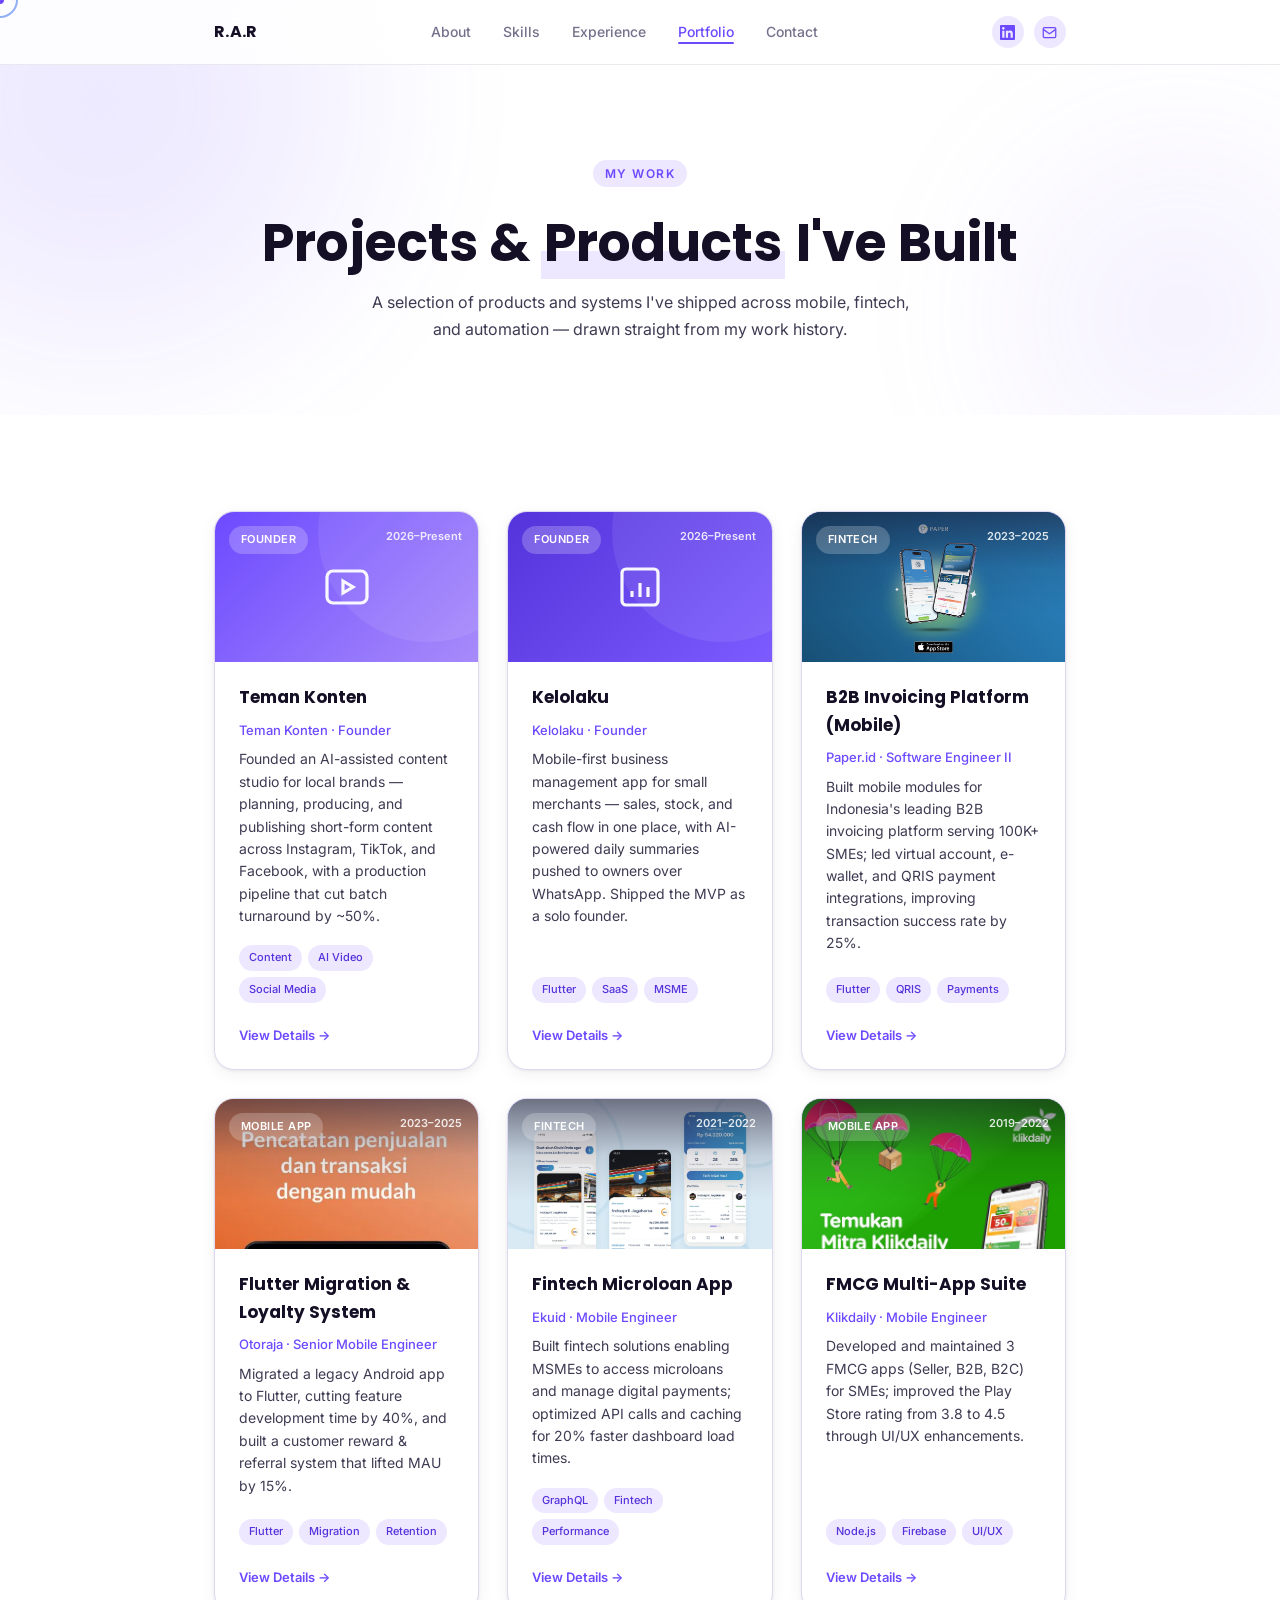
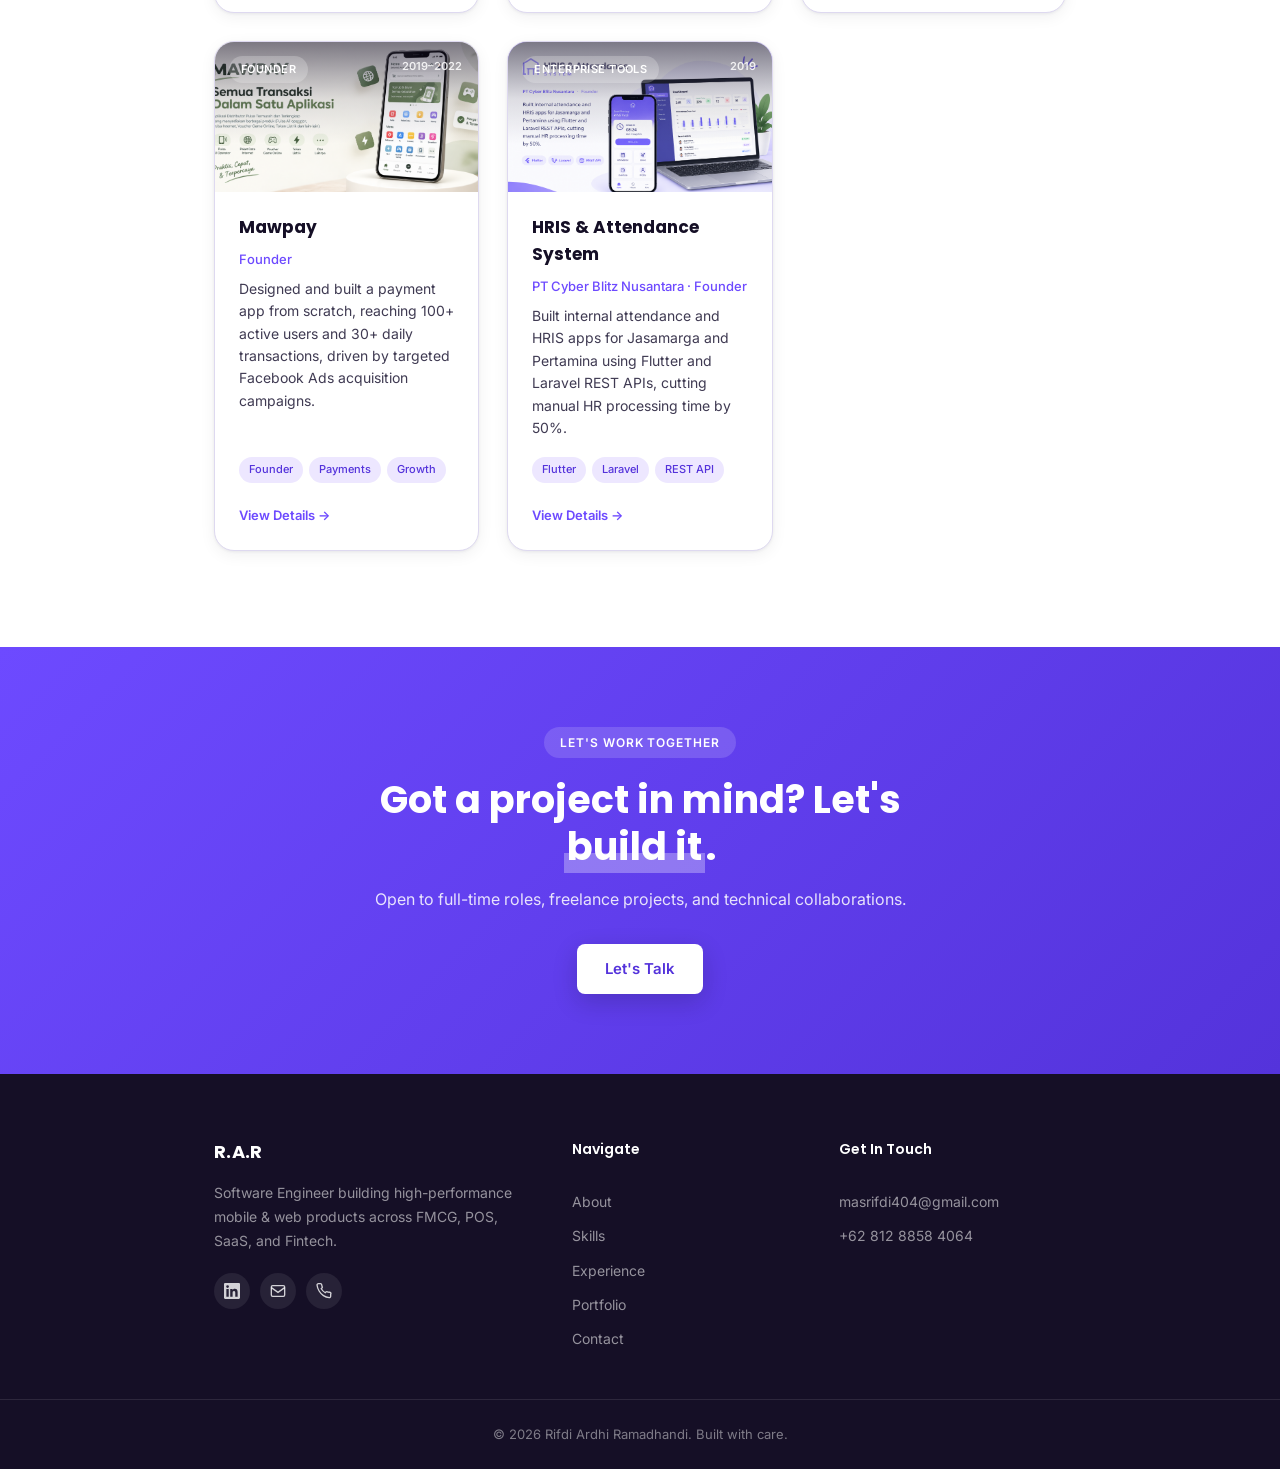
==== portfolio.html @ 8bfe7a5b "Rebuild personal CV site Static one-page CV with portfolio and per-project detail pages.  Co-Authore" ====
<!DOCTYPE html>
<html lang="en">
<head>
  <meta charset="UTF-8" />
  <meta name="viewport" content="width=device-width, initial-scale=1.0" />
  <title>Portfolio — Rifdi Ardhi Ramadhandi</title>
  <link rel="preconnect" href="https://fonts.googleapis.com" />
  <link rel="preconnect" href="https://fonts.gstatic.com" crossorigin />
  <link href="https://fonts.googleapis.com/css2?family=Inter:wght@300;400;500;600;700&family=Poppins:wght@600;700&display=swap" rel="stylesheet" />
  <link rel="stylesheet" href="style.css" />
</head>
<body>

  <!-- Custom Cursor -->
  <div class="cursor-dot" id="cursorDot"></div>
  <div class="cursor-ring" id="cursorRing"></div>

  <!-- Page Loader -->
  <div class="page-loader" id="pageLoader">
    <div class="loader-text" id="loaderText"></div>
  </div>

  <!-- Navigation -->
  <nav class="nav" id="nav">
    <div class="nav-inner">
      <a href="index.html" class="nav-logo">R.A.R</a>
      <ul class="nav-links">
        <li><a href="index.html#about">About</a></li>
        <li><a href="index.html#skills">Skills</a></li>
        <li><a href="index.html#experience">Experience</a></li>
        <li><a href="portfolio.html" class="active">Portfolio</a></li>
        <li><a href="index.html#contact">Contact</a></li>
      </ul>
      <div class="nav-socials">
        <a href="https://www.linkedin.com/in/rifdi-ardhi-ramadhandi-183924129/" target="_blank" aria-label="LinkedIn">
          <svg width="15" height="15" fill="currentColor" viewBox="0 0 24 24"><path d="M20.447 20.452h-3.554v-5.569c0-1.328-.027-3.037-1.852-3.037-1.853 0-2.136 1.445-2.136 2.939v5.667H9.351V9h3.414v1.561h.046c.477-.9 1.637-1.85 3.37-1.85 3.601 0 4.267 2.37 4.267 5.455v6.286zM5.337 7.433a2.062 2.062 0 0 1-2.063-2.065 2.064 2.064 0 1 1 2.063 2.065zm1.782 13.019H3.555V9h3.564v11.452zM22.225 0H1.771C.792 0 0 .774 0 1.729v20.542C0 23.227.792 24 1.771 24h20.451C23.2 24 24 23.227 24 22.271V1.729C24 .774 23.2 0 22.222 0h.003z"/></svg>
        </a>
        <a href="mailto:masrifdi404@gmail.com" aria-label="Email">
          <svg width="15" height="15" fill="none" stroke="currentColor" stroke-width="2" viewBox="0 0 24 24"><rect x="2" y="4" width="20" height="16" rx="2"/><path d="m2 7 10 7 10-7"/></svg>
        </a>
      </div>
    </div>
  </nav>

  <!-- Page Header -->
  <section class="page-header">
    <div class="hero-bg">
      <div class="orb orb-1"></div>
      <div class="orb orb-2"></div>
    </div>
    <div class="container reveal">
      <span class="section-tag">My Work</span>
      <h1 class="page-header-title">Projects & <mark>Products</mark> I've Built</h1>
      <p class="page-header-desc">
        A selection of products and systems I've shipped across mobile, fintech, and automation —
        drawn straight from my work history.
      </p>
    </div>
  </section>

  <!-- Portfolio Grid -->
  <section class="section">
    <div class="container">
      <div class="portfolio-grid">

        <a href="project.html?id=teman-konten" class="portfolio-card reveal" style="--delay:0ms">
          <div class="portfolio-cover">
            <span class="portfolio-ribbon">Founder</span>
            <span class="portfolio-period">2026–Present</span>
            <svg class="portfolio-icon" width="48" height="48" fill="none" stroke="currentColor" stroke-width="1.6" viewBox="0 0 24 24"><rect x="2" y="4" width="20" height="16" rx="3"/><path d="M10 9l5 3-5 3z"/></svg>
          </div>
          <div class="portfolio-body">
            <h3 class="portfolio-title">Teman Konten</h3>
            <p class="portfolio-meta">Teman Konten · Founder</p>
            <p class="portfolio-desc">Founded an AI-assisted content studio for local brands — planning, producing, and publishing short-form content across Instagram, TikTok, and Facebook, with a production pipeline that cut batch turnaround by ~50%.</p>
            <div class="portfolio-tags">
              <span>Content</span>
              <span>AI Video</span>
              <span>Social Media</span>
            </div>
            <span class="portfolio-view">View Details →</span>
          </div>
        </a>

        <a href="project.html?id=kelolaku" class="portfolio-card reveal" style="--delay:60ms">
          <div class="portfolio-cover">
            <span class="portfolio-ribbon">Founder</span>
            <span class="portfolio-period">2026–Present</span>
            <svg class="portfolio-icon" width="48" height="48" fill="none" stroke="currentColor" stroke-width="1.6" viewBox="0 0 24 24"><rect x="3" y="3" width="18" height="18" rx="2"/><path d="M8 14v3M12 10v7M16 12v5"/></svg>
          </div>
          <div class="portfolio-body">
            <h3 class="portfolio-title">Kelolaku</h3>
            <p class="portfolio-meta">Kelolaku · Founder</p>
            <p class="portfolio-desc">Mobile-first business management app for small merchants — sales, stock, and cash flow in one place, with AI-powered daily summaries pushed to owners over WhatsApp. Shipped the MVP as a solo founder.</p>
            <div class="portfolio-tags">
              <span>Flutter</span>
              <span>SaaS</span>
              <span>MSME</span>
            </div>
            <span class="portfolio-view">View Details →</span>
          </div>
        </a>

        <a href="project.html?id=b2b-invoicing-platform" class="portfolio-card reveal" style="--delay:120ms">
          <div class="portfolio-cover has-image">
            <span class="portfolio-ribbon">Fintech</span>
            <span class="portfolio-period">2023–2025</span>
            <img class="portfolio-cover-img" src="assets/project/paper.png" alt="B2B Invoicing Platform — Paper.id" loading="lazy" />
          </div>
          <div class="portfolio-body">
            <h3 class="portfolio-title">B2B Invoicing Platform (Mobile)</h3>
            <p class="portfolio-meta">Paper.id · Software Engineer II</p>
            <p class="portfolio-desc">Built mobile modules for Indonesia's leading B2B invoicing platform serving 100K+ SMEs; led virtual account, e-wallet, and QRIS payment integrations, improving transaction success rate by 25%.</p>
            <div class="portfolio-tags">
              <span>Flutter</span>
              <span>QRIS</span>
              <span>Payments</span>
            </div>
            <span class="portfolio-view">View Details →</span>
          </div>
        </a>

        <a href="project.html?id=flutter-migration-loyalty" class="portfolio-card reveal" style="--delay:0ms">
          <div class="portfolio-cover has-image">
            <span class="portfolio-ribbon">Mobile App</span>
            <span class="portfolio-period">2023–2025</span>
            <img class="portfolio-cover-img" src="assets/project/otoraja.png" alt="Flutter Migration & Loyalty System — Otoraja" loading="lazy" />
          </div>
          <div class="portfolio-body">
            <h3 class="portfolio-title">Flutter Migration & Loyalty System</h3>
            <p class="portfolio-meta">Otoraja · Senior Mobile Engineer</p>
            <p class="portfolio-desc">Migrated a legacy Android app to Flutter, cutting feature development time by 40%, and built a customer reward & referral system that lifted MAU by 15%.</p>
            <div class="portfolio-tags">
              <span>Flutter</span>
              <span>Migration</span>
              <span>Retention</span>
            </div>
            <span class="portfolio-view">View Details →</span>
          </div>
        </a>

        <a href="project.html?id=fintech-microloan-app" class="portfolio-card reveal" style="--delay:60ms">
          <div class="portfolio-cover has-image">
            <span class="portfolio-ribbon">Fintech</span>
            <span class="portfolio-period">2021–2022</span>
            <img class="portfolio-cover-img" src="assets/project/ekuid.png" alt="Fintech Microloan App — Ekuid" loading="lazy" />
          </div>
          <div class="portfolio-body">
            <h3 class="portfolio-title">Fintech Microloan App</h3>
            <p class="portfolio-meta">Ekuid · Mobile Engineer</p>
            <p class="portfolio-desc">Built fintech solutions enabling MSMEs to access microloans and manage digital payments; optimized API calls and caching for 20% faster dashboard load times.</p>
            <div class="portfolio-tags">
              <span>GraphQL</span>
              <span>Fintech</span>
              <span>Performance</span>
            </div>
            <span class="portfolio-view">View Details →</span>
          </div>
        </a>

        <a href="project.html?id=fmcg-multi-app-suite" class="portfolio-card reveal" style="--delay:120ms">
          <div class="portfolio-cover has-image">
            <span class="portfolio-ribbon">Mobile App</span>
            <span class="portfolio-period">2019–2022</span>
            <img class="portfolio-cover-img" src="assets/project/klikdaily.png" alt="FMCG Multi-App Suite — Klikdaily" loading="lazy" />
          </div>
          <div class="portfolio-body">
            <h3 class="portfolio-title">FMCG Multi-App Suite</h3>
            <p class="portfolio-meta">Klikdaily · Mobile Engineer</p>
            <p class="portfolio-desc">Developed and maintained 3 FMCG apps (Seller, B2B, B2C) for SMEs; improved the Play Store rating from 3.8 to 4.5 through UI/UX enhancements.</p>
            <div class="portfolio-tags">
              <span>Node.js</span>
              <span>Firebase</span>
              <span>UI/UX</span>
            </div>
            <span class="portfolio-view">View Details →</span>
          </div>
        </a>

        <a href="project.html?id=mawpay" class="portfolio-card reveal" style="--delay:0ms">
          <div class="portfolio-cover has-image">
            <span class="portfolio-ribbon">Founder</span>
            <span class="portfolio-period">2019–2022</span>
            <img class="portfolio-cover-img" src="assets/project/mawpay.png" alt="Mawpay payment app" loading="lazy" />
          </div>
          <div class="portfolio-body">
            <h3 class="portfolio-title">Mawpay</h3>
            <p class="portfolio-meta">Founder</p>
            <p class="portfolio-desc">Designed and built a payment app from scratch, reaching 100+ active users and 30+ daily transactions, driven by targeted Facebook Ads acquisition campaigns.</p>
            <div class="portfolio-tags">
              <span>Founder</span>
              <span>Payments</span>
              <span>Growth</span>
            </div>
            <span class="portfolio-view">View Details →</span>
          </div>
        </a>

        <a href="project.html?id=hris-attendance-system" class="portfolio-card reveal" style="--delay:60ms">
          <div class="portfolio-cover has-image">
            <span class="portfolio-ribbon">Enterprise Tools</span>
            <span class="portfolio-period">2019</span>
            <img class="portfolio-cover-img" src="assets/project/hris.png" alt="HRIS & Attendance System" loading="lazy" />
          </div>
          <div class="portfolio-body">
            <h3 class="portfolio-title">HRIS & Attendance System</h3>
            <p class="portfolio-meta">PT Cyber Blitz Nusantara · Founder</p>
            <p class="portfolio-desc">Built internal attendance and HRIS apps for Jasamarga and Pertamina using Flutter and Laravel REST APIs, cutting manual HR processing time by 50%.</p>
            <div class="portfolio-tags">
              <span>Flutter</span>
              <span>Laravel</span>
              <span>REST API</span>
            </div>
            <span class="portfolio-view">View Details →</span>
          </div>
        </a>

      </div>
    </div>
  </section>

  <!-- CTA Banner -->
  <section class="cta-banner">
    <div class="container cta-banner-inner reveal">
      <span class="cta-badge">Let's work together</span>
      <h2 class="cta-title">Got a project in mind? Let's <mark>build it</mark>.</h2>
      <p class="cta-desc">Open to full-time roles, freelance projects, and technical collaborations.</p>
      <a href="index.html#contact" class="btn btn-white">Let's Talk</a>
    </div>
  </section>

  <!-- Footer -->
  <footer class="footer">
    <div class="container footer-inner">
      <div class="footer-brand">
        <span class="footer-logo">R.A.R</span>
        <p class="footer-tagline">Software Engineer building high-performance mobile & web products across FMCG, POS, SaaS, and Fintech.</p>
        <div class="footer-socials">
          <a href="https://www.linkedin.com/in/rifdi-ardhi-ramadhandi-183924129/" target="_blank" aria-label="LinkedIn">
            <svg width="16" height="16" fill="currentColor" viewBox="0 0 24 24"><path d="M20.447 20.452h-3.554v-5.569c0-1.328-.027-3.037-1.852-3.037-1.853 0-2.136 1.445-2.136 2.939v5.667H9.351V9h3.414v1.561h.046c.477-.9 1.637-1.85 3.37-1.85 3.601 0 4.267 2.37 4.267 5.455v6.286zM5.337 7.433a2.062 2.062 0 0 1-2.063-2.065 2.064 2.064 0 1 1 2.063 2.065zm1.782 13.019H3.555V9h3.564v11.452zM22.225 0H1.771C.792 0 0 .774 0 1.729v20.542C0 23.227.792 24 1.771 24h20.451C23.2 24 24 23.227 24 22.271V1.729C24 .774 23.2 0 22.222 0h.003z"/></svg>
          </a>
          <a href="mailto:masrifdi404@gmail.com" aria-label="Email">
            <svg width="16" height="16" fill="none" stroke="currentColor" stroke-width="2" viewBox="0 0 24 24"><rect x="2" y="4" width="20" height="16" rx="2"/><path d="m2 7 10 7 10-7"/></svg>
          </a>
          <a href="tel:+6281288584064" aria-label="Phone">
            <svg width="16" height="16" fill="none" stroke="currentColor" stroke-width="2" viewBox="0 0 24 24"><path d="M22 16.92v3a2 2 0 0 1-2.18 2 19.79 19.79 0 0 1-8.63-3.07A19.5 19.5 0 0 1 4.69 12a19.79 19.79 0 0 1-3.07-8.67A2 2 0 0 1 3.61 1h3a2 2 0 0 1 2 1.72c.127.96.361 1.903.7 2.81a2 2 0 0 1-.45 2.11L7.91 8.6a16 16 0 0 0 6 6l.96-.96a2 2 0 0 1 2.11-.45c.907.339 1.85.573 2.81.7A2 2 0 0 1 22 16.92z"/></svg>
          </a>
        </div>
      </div>
      <div class="footer-col">
        <h4>Navigate</h4>
        <a href="index.html#about">About</a>
        <a href="index.html#skills">Skills</a>
        <a href="index.html#experience">Experience</a>
        <a href="portfolio.html">Portfolio</a>
        <a href="index.html#contact">Contact</a>
      </div>
      <div class="footer-col">
        <h4>Get In Touch</h4>
        <a href="mailto:masrifdi404@gmail.com">masrifdi404@gmail.com</a>
        <a href="tel:+6281288584064">+62 812 8858 4064</a>
      </div>
    </div>
    <div class="footer-bottom">
      <p>© 2026 Rifdi Ardhi Ramadhandi. Built with care.</p>
    </div>
  </footer>

  <script src="script.js"></script>
</body>
</html>
---- style.css ----
/* ===== Reset & Base ===== */
*, *::before, *::after {
  box-sizing: border-box;
  margin: 0;
  padding: 0;
}

:root {
  --black: #150f26;
  --dark: #17112b;
  --gray-700: #3f3a52;
  --gray-500: #75718c;
  --gray-300: #ded9f0;
  --gray-100: #f4f1fc;
  --white: #ffffff;
  --accent: #6d4aff;
  --accent-light: #ede7ff;
  --accent-dark: #5433db;

  --font: 'Inter', -apple-system, BlinkMacSystemFont, sans-serif;
  --font-display: 'Poppins', var(--font);
  --radius: 16px;
  --shadow: 0 1px 3px rgba(21,15,38,0.06), 0 4px 16px rgba(21,15,38,0.06);
  --shadow-hover: 0 12px 32px rgba(109,74,255,0.18);
}

html { scroll-behavior: smooth; }

body {
  font-family: var(--font);
  color: var(--dark);
  background: var(--white);
  line-height: 1.6;
  -webkit-font-smoothing: antialiased;
  overflow-x: hidden;
  cursor: none;
}

a { text-decoration: none; color: inherit; }
ul { list-style: none; }

/* ===== Custom Cursor ===== */
.cursor-dot {
  position: fixed;
  width: 8px;
  height: 8px;
  background: var(--accent);
  border-radius: 50%;
  pointer-events: none;
  z-index: 9999;
  transform: translate(-50%, -50%);
  transition: width 0.2s, height 0.2s, opacity 0.2s;
}

.cursor-ring {
  position: fixed;
  width: 36px;
  height: 36px;
  border: 2px solid rgba(37, 99, 235, 0.5);
  border-radius: 50%;
  pointer-events: none;
  z-index: 9998;
  transform: translate(-50%, -50%);
  transition: width 0.3s, height 0.3s, border-color 0.3s;
}

.cursor-ring.hovering {
  width: 56px;
  height: 56px;
  border-color: var(--accent);
}

/* ===== Page Load ===== */
.page-loader {
  position: fixed;
  inset: 0;
  background: var(--white);
  z-index: 9000;
  display: flex;
  align-items: center;
  justify-content: center;
  transition: opacity 0.5s ease, visibility 0.5s ease;
}

.page-loader.done {
  opacity: 0;
  visibility: hidden;
}

.loader-text {
  font-size: 32px;
  font-weight: 700;
  letter-spacing: 0.1em;
  color: var(--black);
  overflow: hidden;
}

.loader-text span {
  display: inline-block;
  animation: loaderChar 0.6s cubic-bezier(0.22, 1, 0.36, 1) both;
  animation-delay: calc(var(--i) * 0.05s);
}

@keyframes loaderChar {
  from { transform: translateY(100%); opacity: 0; }
  to   { transform: translateY(0);    opacity: 1; }
}

/* ===== Layout ===== */
.container {
  max-width: 900px;
  margin: 0 auto;
  padding: 0 24px;
}

.section { padding: 96px 0; }
.section-alt { background: var(--gray-100); }

/* ===== Navigation ===== */
.nav {
  position: fixed;
  top: 0; left: 0; right: 0;
  z-index: 100;
  background: rgba(255, 255, 255, 0.85);
  backdrop-filter: blur(16px);
  -webkit-backdrop-filter: blur(16px);
  border-bottom: 1px solid rgba(209,213,219,0.5);
  transform: translateY(-100%);
  animation: navSlideIn 0.6s 1.2s cubic-bezier(0.22, 1, 0.36, 1) forwards;
}

@keyframes navSlideIn {
  to { transform: translateY(0); }
}

.nav.scrolled { box-shadow: var(--shadow); }

.nav-inner {
  max-width: 900px;
  margin: 0 auto;
  padding: 0 24px;
  height: 64px;
  display: flex;
  align-items: center;
  justify-content: space-between;
}

.nav-logo {
  font-family: var(--font-display);
  font-weight: 700;
  font-size: 16px;
  letter-spacing: 0.02em;
  color: var(--black);
}

.nav-links { display: flex; gap: 32px; }

.nav-links a {
  font-size: 14px;
  font-weight: 500;
  color: var(--gray-500);
  transition: color 0.2s;
  position: relative;
}

.nav-links a::after {
  content: '';
  position: absolute;
  left: 0; bottom: -4px;
  width: 0; height: 2px;
  background: var(--accent);
  border-radius: 2px;
  transition: width 0.25s ease;
}

.nav-links a:hover { color: var(--black); }
.nav-links a:hover::after, .nav-links a.active::after { width: 100%; }
.nav-links a.active { color: var(--accent); }

.nav-socials {
  display: flex;
  align-items: center;
  gap: 10px;
}

.nav-socials a {
  width: 32px;
  height: 32px;
  border-radius: 50%;
  display: flex;
  align-items: center;
  justify-content: center;
  color: var(--accent);
  background: var(--accent-light);
  transition: all 0.25s cubic-bezier(0.22, 1, 0.36, 1);
}

.nav-socials a:hover {
  background: var(--accent);
  color: var(--white);
  transform: translateY(-2px);
}

/* ===== Hero ===== */
.hero {
  min-height: 100vh;
  display: flex;
  flex-direction: column;
  align-items: stretch;
  justify-content: center;
  gap: 56px;
  padding: 140px 24px 80px;
  position: relative;
  overflow: hidden;
}

.hero-container { width: 100%; }

.hero-split {
  display: grid;
  grid-template-columns: 1.15fr 0.85fr;
  align-items: center;
  gap: 40px;
  width: 100%;
}

.hero-content { text-align: left; }

/* Animated gradient orbs */
.hero-bg {
  position: absolute;
  inset: 0;
  overflow: hidden;
  pointer-events: none;
}

.orb {
  position: absolute;
  border-radius: 50%;
  filter: blur(80px);
  opacity: 0.15;
  animation: orbFloat linear infinite;
}

.orb-1 {
  width: 600px; height: 600px;
  background: radial-gradient(circle, #6d4aff, transparent);
  top: -200px; left: -200px;
  animation-duration: 20s;
}

.orb-2 {
  width: 400px; height: 400px;
  background: radial-gradient(circle, #a78bfa, transparent);
  bottom: -100px; right: -100px;
  animation-duration: 25s;
  animation-direction: reverse;
}

.orb-3 {
  width: 300px; height: 300px;
  background: radial-gradient(circle, #c4b5fd, transparent);
  top: 50%; left: 60%;
  animation-duration: 18s;
}

@keyframes orbFloat {
  0%   { transform: translate(0, 0) scale(1); }
  33%  { transform: translate(40px, -30px) scale(1.05); }
  66%  { transform: translate(-20px, 40px) scale(0.95); }
  100% { transform: translate(0, 0) scale(1); }
}

/* Hero content stagger */
.hero-greeting {
  font-size: 16px;
  font-weight: 500;
  color: var(--accent);
  letter-spacing: 0.05em;
  margin-bottom: 16px;
  opacity: 0;
  transform: translateY(20px);
  animation: heroIn 0.7s 1.4s cubic-bezier(0.22, 1, 0.36, 1) forwards;
}

.hero-name {
  font-family: var(--font-display);
  font-size: clamp(36px, 6vw, 60px);
  font-weight: 700;
  line-height: 1.15;
  color: var(--black);
  margin-bottom: 20px;
  opacity: 0;
  transform: translateY(24px);
  animation: heroIn 0.7s 1.55s cubic-bezier(0.22, 1, 0.36, 1) forwards;
}

.hero-name span { color: var(--accent); }

.hero-title {
  font-size: 16px;
  font-weight: 500;
  color: var(--gray-500);
  letter-spacing: 0.03em;
  margin-bottom: 24px;
  min-height: 24px;
  opacity: 0;
  animation: heroIn 0.7s 1.7s cubic-bezier(0.22, 1, 0.36, 1) forwards;
}

.hero-desc {
  font-size: 17px;
  color: var(--gray-700);
  max-width: 480px;
  margin: 0 0 40px;
  line-height: 1.7;
  opacity: 0;
  transform: translateY(20px);
  animation: heroIn 0.7s 1.85s cubic-bezier(0.22, 1, 0.36, 1) forwards;
}

.hero-cta {
  display: flex;
  gap: 16px;
  justify-content: flex-start;
  flex-wrap: wrap;
  opacity: 0;
  transform: translateY(20px);
  animation: heroIn 0.7s 2s cubic-bezier(0.22, 1, 0.36, 1) forwards;
}

/* ===== Hero Visual (avatar panel) ===== */
.hero-visual {
  display: flex;
  align-items: center;
  justify-content: center;
  opacity: 0;
  animation: heroVisualIn 0.8s 1.6s cubic-bezier(0.22, 1, 0.36, 1) forwards;
}

@keyframes heroVisualIn {
  from { opacity: 0; transform: translateX(24px) scale(0.94); }
  to   { opacity: 1; transform: translateX(0) scale(1); }
}

.hero-avatar-card {
  position: relative;
  width: min(280px, 60vw);
  height: min(280px, 60vw);
  border-radius: 50%;
  background: linear-gradient(135deg, var(--accent-light), #fff 70%);
  display: flex;
  align-items: center;
  justify-content: center;
  box-shadow: var(--shadow-hover);
  border: 1px solid rgba(109,74,255,0.12);
}

.hero-avatar-photo {
  width: 100%;
  height: 100%;
  border-radius: 50%;
  object-fit: cover;
  object-position: center top;
  display: block;
}

.hero-avatar-ring {
  position: absolute;
  border-radius: 50%;
  border: 2px dashed rgba(109,74,255,0.25);
  pointer-events: none;
}

.ring-1 { inset: -18px; animation: heroSpin 32s linear infinite; }
.ring-2 { inset: -38px; border-color: rgba(109,74,255,0.12); animation: heroSpin 46s linear infinite reverse; }

@keyframes heroSpin { to { transform: rotate(360deg); } }

.hero-avatar-initials {
  font-family: var(--font-display);
  font-size: clamp(48px, 10vw, 64px);
  font-weight: 700;
  color: var(--accent);
}

.hero-badge {
  position: absolute;
  display: inline-flex;
  align-items: center;
  background: var(--white);
  border: 1px solid var(--gray-300);
  border-radius: 100px;
  padding: 8px 16px;
  font-size: 12px;
  font-weight: 600;
  color: var(--dark);
  box-shadow: var(--shadow);
  white-space: nowrap;
}

.hero-badge-1 { top: 4%; right: -6%; }
.hero-badge-2 { bottom: 6%; left: -10%; }

/* ===== Companies strip ===== */
.companies-strip { text-align: center; }

.companies-label {
  font-size: 12px;
  font-weight: 600;
  text-transform: uppercase;
  letter-spacing: 0.12em;
  color: var(--gray-500);
  margin-bottom: 18px;
}

.companies-list {
  display: flex;
  flex-wrap: wrap;
  justify-content: center;
  gap: 32px;
}

.companies-list span {
  font-family: var(--font-display);
  font-weight: 600;
  font-size: 15px;
  color: var(--gray-500);
  opacity: 0.85;
  transition: opacity 0.25s, color 0.25s;
}

.companies-list span:hover {
  opacity: 1;
  color: var(--accent);
}

@keyframes heroIn {
  to { opacity: 1; transform: translateY(0); }
}

/* Typewriter cursor */
.typewriter-cursor {
  display: inline-block;
  width: 2px;
  height: 1em;
  background: var(--accent);
  margin-left: 2px;
  vertical-align: text-bottom;
  animation: blink 0.8s infinite;
}

@keyframes blink {
  0%, 100% { opacity: 1; }
  50%       { opacity: 0; }
}

/* ===== Buttons ===== */
.btn {
  display: inline-flex;
  align-items: center;
  padding: 13px 28px;
  border-radius: 8px;
  font-size: 15px;
  font-weight: 600;
  transition: all 0.25s;
  cursor: none;
  position: relative;
  overflow: hidden;
}

.btn::after {
  content: '';
  position: absolute;
  inset: 0;
  background: rgba(255,255,255,0.15);
  transform: translateX(-100%);
  transition: transform 0.3s ease;
}

.btn:hover::after { transform: translateX(100%); }

.btn-primary {
  background: var(--accent);
  color: var(--white);
  box-shadow: 0 4px 16px rgba(37,99,235,0.35);
}

.btn-primary:hover {
  background: var(--accent-dark);
  transform: translateY(-2px);
  box-shadow: 0 8px 24px rgba(37,99,235,0.45);
}

.btn-outline {
  border: 1.5px solid var(--gray-300);
  color: var(--dark);
}

.btn-outline:hover {
  border-color: var(--accent);
  color: var(--accent);
  transform: translateY(-2px);
}

/* Scroll indicator */
.hero-scroll-indicator {
  position: absolute;
  bottom: 40px;
  left: 50%;
  transform: translateX(-50%);
  opacity: 0;
  animation: heroIn 0.5s 2.3s ease forwards;
}

.scroll-mouse {
  width: 24px;
  height: 38px;
  border: 2px solid var(--gray-300);
  border-radius: 12px;
  display: flex;
  justify-content: center;
  padding-top: 6px;
  margin: 0 auto 6px;
}

.scroll-wheel {
  width: 3px;
  height: 8px;
  background: var(--accent);
  border-radius: 2px;
  animation: scrollWheel 1.8s ease-in-out infinite;
}

@keyframes scrollWheel {
  0%   { transform: translateY(0); opacity: 1; }
  80%  { transform: translateY(10px); opacity: 0; }
  100% { transform: translateY(0); opacity: 0; }
}

.scroll-label {
  font-size: 11px;
  color: var(--gray-500);
  letter-spacing: 0.08em;
  text-transform: uppercase;
}

/* ===== Section Header ===== */
.section-header { margin-bottom: 56px; }

.section-tag {
  display: inline-block;
  font-size: 12px;
  font-weight: 600;
  letter-spacing: 0.12em;
  text-transform: uppercase;
  color: var(--accent);
  background: var(--accent-light);
  padding: 4px 12px;
  border-radius: 100px;
  margin-bottom: 12px;
}

.section-title {
  font-family: var(--font-display);
  font-size: clamp(28px, 5vw, 40px);
  font-weight: 700;
  color: var(--black);
  line-height: 1.2;
}

mark {
  background: linear-gradient(to top, var(--accent-light) 38%, transparent 38%);
  color: inherit;
  padding: 0 3px;
}

/* ===== Reveal Animation (scroll-triggered) ===== */
.reveal {
  opacity: 0;
  transform: translateY(32px);
  transition: opacity 0.65s cubic-bezier(0.22, 1, 0.36, 1),
              transform 0.65s cubic-bezier(0.22, 1, 0.36, 1);
  transition-delay: var(--delay, 0ms);
}

.reveal.from-left {
  transform: translateX(-32px);
}

.reveal.from-right {
  transform: translateX(32px);
}

.reveal.visible {
  opacity: 1;
  transform: translate(0);
}

/* ===== About ===== */
.about-grid {
  display: grid;
  grid-template-columns: 1fr 1fr;
  gap: 56px;
  align-items: start;
}

.about-text p {
  font-size: 16px;
  color: var(--gray-700);
  line-height: 1.8;
  margin-bottom: 16px;
}

.about-text p:last-child { margin-bottom: 0; }
.about-text strong { color: var(--black); font-weight: 600; }

.about-stats {
  display: grid;
  grid-template-columns: 1fr 1fr;
  gap: 16px;
}

.stat-card {
  background: var(--white);
  border-radius: var(--radius);
  padding: 24px 20px;
  text-align: center;
  border: 1px solid var(--gray-300);
  box-shadow: var(--shadow);
  transition: transform 0.3s, box-shadow 0.3s, border-color 0.3s;
  position: relative;
  overflow: hidden;
}

.stat-card::before {
  content: '';
  position: absolute;
  inset: 0;
  background: linear-gradient(135deg, var(--accent-light), transparent);
  opacity: 0;
  transition: opacity 0.3s;
}

.stat-card:hover {
  transform: translateY(-4px) scale(1.02);
  box-shadow: var(--shadow-hover);
  border-color: var(--accent);
}

.stat-card:hover::before { opacity: 1; }

.stat-number {
  display: block;
  font-size: 32px;
  font-weight: 700;
  color: var(--accent);
  line-height: 1;
  margin-bottom: 6px;
  position: relative;
}

.stat-label {
  display: block;
  font-size: 12px;
  color: var(--gray-500);
  font-weight: 500;
  position: relative;
}

/* ===== Skills ===== */
.skills-grid {
  display: grid;
  grid-template-columns: 1fr 1fr;
  gap: 32px;
}

.skill-group-title {
  font-size: 13px;
  font-weight: 600;
  text-transform: uppercase;
  letter-spacing: 0.08em;
  color: var(--gray-500);
  margin-bottom: 12px;
}

.skill-tags {
  display: flex;
  flex-wrap: wrap;
  gap: 8px;
}

.skill-tag {
  display: inline-block;
  font-size: 13px;
  font-weight: 500;
  padding: 5px 14px;
  border-radius: 100px;
  background: var(--white);
  color: var(--gray-700);
  border: 1px solid var(--gray-300);
  transition: all 0.25s cubic-bezier(0.22, 1, 0.36, 1);
  opacity: 0;
  transform: scale(0.8) translateY(8px);
  cursor: none;
}

.skill-tag.popped {
  opacity: 1;
  transform: scale(1) translateY(0);
}

.skill-tag:hover {
  border-color: var(--accent);
  color: var(--accent);
  transform: translateY(-2px) scale(1.05);
  box-shadow: 0 4px 12px rgba(37,99,235,0.15);
}

.skill-tag.skill-primary {
  background: var(--accent);
  color: var(--white);
  border-color: var(--accent);
  box-shadow: 0 2px 8px rgba(37,99,235,0.3);
}

.skill-tag.skill-primary:hover {
  background: var(--accent-dark);
  border-color: var(--accent-dark);
  color: var(--white);
  box-shadow: 0 6px 16px rgba(37,99,235,0.4);
}

/* ===== Timeline ===== */
.timeline {
  position: relative;
  padding-left: 32px;
}

.timeline-track {
  position: absolute;
  left: 7px;
  top: 8px;
  bottom: 0;
  width: 2px;
  background: var(--gray-300);
  overflow: hidden;
}

.timeline-track-fill {
  width: 100%;
  height: 0%;
  background: linear-gradient(to bottom, var(--accent), #7c3aed);
  transition: height 0.8s cubic-bezier(0.22, 1, 0.36, 1);
  border-radius: 2px;
}

.timeline-item {
  position: relative;
  margin-bottom: 40px;
}

.timeline-item:last-child { margin-bottom: 0; }

.timeline-dot {
  position: absolute;
  left: -28px;
  top: 18px;
  width: 14px;
  height: 14px;
  border-radius: 50%;
  background: var(--white);
  border: 3px solid var(--gray-300);
  z-index: 1;
  transition: border-color 0.3s, background 0.3s, box-shadow 0.3s;
}

.timeline-item.in-view .timeline-dot {
  background: var(--accent);
  border-color: var(--accent);
  box-shadow: 0 0 0 4px var(--accent-light), 0 0 16px rgba(37,99,235,0.4);
  animation: dotPulse 2s 0.3s ease-out;
}

@keyframes dotPulse {
  0%   { box-shadow: 0 0 0 4px var(--accent-light), 0 0 0 rgba(37,99,235,0); }
  50%  { box-shadow: 0 0 0 8px rgba(37,99,235,0.1), 0 0 24px rgba(37,99,235,0.3); }
  100% { box-shadow: 0 0 0 4px var(--accent-light), 0 0 16px rgba(37,99,235,0.4); }
}

.timeline-card {
  background: var(--white);
  border: 1px solid var(--gray-300);
  border-radius: 20px;
  padding: 28px;
  box-shadow: var(--shadow);
  transition: box-shadow 0.35s, transform 0.35s, border-color 0.35s;
  opacity: 0;
  transform: translateX(24px);
  position: relative;
  overflow: hidden;
}

.timeline-card::before {
  content: '';
  position: absolute;
  top: 0; left: 0; right: 0;
  height: 4px;
  background: linear-gradient(90deg, var(--accent), #a78bfa);
}

.timeline-item.in-view .timeline-card {
  opacity: 1;
  transform: translateX(0);
  transition: opacity 0.5s cubic-bezier(0.22, 1, 0.36, 1),
              transform 0.5s cubic-bezier(0.22, 1, 0.36, 1),
              box-shadow 0.35s, border-color 0.35s;
}

.timeline-card:hover {
  box-shadow: var(--shadow-hover);
  transform: translateX(4px) translateY(-2px);
  border-color: rgba(37,99,235,0.3);
}

.timeline-header {
  display: flex;
  justify-content: space-between;
  align-items: flex-start;
  gap: 16px;
  margin-bottom: 16px;
  flex-wrap: wrap;
}

.timeline-role {
  font-size: 17px;
  font-weight: 700;
  color: var(--black);
  margin-bottom: 4px;
}

.timeline-company {
  font-size: 14px;
  color: var(--accent);
  font-weight: 500;
}

.timeline-period {
  font-size: 13px;
  color: var(--gray-500);
  font-weight: 500;
  white-space: nowrap;
  background: var(--gray-100);
  padding: 4px 12px;
  border-radius: 100px;
  border: 1px solid var(--gray-300);
  flex-shrink: 0;
}

.timeline-highlight {
  font-size: 13px;
  color: var(--accent);
  background: var(--accent-light);
  padding: 6px 14px;
  border-radius: 6px;
  margin-bottom: 14px;
  font-weight: 500;
}

.timeline-bullets { padding-left: 0; }

.timeline-bullets li {
  font-size: 14px;
  color: var(--gray-700);
  line-height: 1.6;
  padding: 4px 0 4px 18px;
  position: relative;
  transition: color 0.2s;
}

.timeline-bullets li::before {
  content: '→';
  position: absolute;
  left: 0;
  color: var(--accent);
  font-size: 13px;
  transition: transform 0.2s;
}

.timeline-bullets li:hover { color: var(--black); }
.timeline-bullets li:hover::before { transform: translateX(3px); }
.timeline-bullets li strong { color: var(--black); font-weight: 600; }

/* ===== Page Header (sub-pages) ===== */
.page-header {
  padding: 160px 24px 72px;
  text-align: center;
  position: relative;
  overflow: hidden;
}

.page-header-title {
  font-family: var(--font-display);
  font-size: clamp(32px, 6vw, 52px);
  font-weight: 700;
  color: var(--black);
  margin: 14px 0 16px;
  line-height: 1.15;
}

.page-header-desc {
  font-size: 16px;
  color: var(--gray-700);
  max-width: 560px;
  margin: 0 auto;
  line-height: 1.7;
}

/* ===== Portfolio ===== */
.portfolio-grid {
  display: grid;
  grid-template-columns: repeat(3, 1fr);
  gap: 28px;
}

.portfolio-card {
  background: var(--white);
  border: 1px solid var(--gray-300);
  border-radius: 20px;
  overflow: hidden;
  box-shadow: var(--shadow);
  display: flex;
  flex-direction: column;
  transition: transform 0.35s cubic-bezier(0.22, 1, 0.36, 1), box-shadow 0.35s, border-color 0.35s;
}

.portfolio-card:hover {
  transform: translateY(-6px);
  box-shadow: var(--shadow-hover);
  border-color: rgba(109,74,255,0.3);
}

.portfolio-cover {
  position: relative;
  height: 150px;
  display: flex;
  align-items: center;
  justify-content: center;
  background: linear-gradient(135deg, var(--accent), #a78bfa);
  overflow: hidden;
  flex-shrink: 0;
}

.portfolio-card:nth-child(3n+2) .portfolio-cover { background: linear-gradient(135deg, #5433db, #7c5cff); }
.portfolio-card:nth-child(3n+3) .portfolio-cover { background: linear-gradient(135deg, #8a6bff, #c4b5fd); }

.portfolio-cover::after {
  content: '';
  position: absolute;
  width: 220px;
  height: 220px;
  border-radius: 50%;
  background: rgba(255,255,255,0.08);
  top: -90px;
  right: -60px;
}

.portfolio-icon {
  position: relative;
  z-index: 1;
  color: #fff;
  opacity: 0.95;
}

.portfolio-ribbon {
  position: absolute;
  top: 14px;
  left: 14px;
  background: rgba(255,255,255,0.22);
  color: #fff;
  font-size: 11px;
  font-weight: 600;
  letter-spacing: 0.04em;
  text-transform: uppercase;
  padding: 5px 12px;
  border-radius: 100px;
  z-index: 1;
}

.portfolio-period {
  position: absolute;
  top: 16px;
  right: 16px;
  font-size: 11px;
  font-weight: 600;
  color: rgba(255,255,255,0.85);
  z-index: 1;
}

/* ===== Portfolio cover with real screenshot ===== */
.portfolio-cover.has-image { background: var(--gray-300); }

.portfolio-cover-img {
  position: absolute;
  inset: 0;
  width: 100%;
  height: 100%;
  object-fit: cover;
  object-position: center top;
  z-index: 0;
}

.portfolio-cover.has-image::after { display: none; }

.portfolio-cover.has-image::before {
  content: '';
  position: absolute;
  inset: 0;
  z-index: 1;
  background: linear-gradient(180deg, rgba(20,15,38,0.55) 0%, rgba(20,15,38,0.12) 38%, rgba(20,15,38,0) 68%);
  pointer-events: none;
}

.portfolio-cover.has-image .portfolio-ribbon,
.portfolio-cover.has-image .portfolio-period { z-index: 2; }

.portfolio-body {
  padding: 22px 24px 24px;
  display: flex;
  flex-direction: column;
  gap: 8px;
  flex: 1;
}

.portfolio-title {
  font-family: var(--font-display);
  font-size: 17px;
  font-weight: 700;
  color: var(--black);
}

.portfolio-meta {
  font-size: 13px;
  color: var(--accent);
  font-weight: 500;
}

.portfolio-desc {
  font-size: 14px;
  color: var(--gray-700);
  line-height: 1.6;
}

.portfolio-tags {
  display: flex;
  flex-wrap: wrap;
  gap: 6px;
  margin-top: auto;
  padding-top: 10px;
}

.portfolio-tags span {
  font-size: 11px;
  font-weight: 500;
  padding: 4px 10px;
  border-radius: 100px;
  background: var(--accent-light);
  color: var(--accent-dark);
}

.portfolio-view {
  display: inline-flex;
  align-items: center;
  font-size: 13px;
  font-weight: 600;
  color: var(--accent);
  margin-top: 14px;
  transition: transform 0.2s;
}

.portfolio-card:hover .portfolio-view { transform: translateX(4px); }

/* ===== Project Detail ===== */
.project-detail-section { padding-top: 160px; }

.project-back-link {
  display: inline-flex;
  align-items: center;
  font-size: 14px;
  font-weight: 600;
  color: var(--accent);
  margin-bottom: 32px;
  transition: transform 0.2s;
}

.project-back-link:hover { transform: translateX(-3px); }

.project-header { margin-bottom: 40px; }

.project-header-meta {
  font-size: 15px;
  color: var(--gray-500);
  font-weight: 500;
}

.project-section-title {
  font-family: var(--font-display);
  font-size: 22px;
  font-weight: 700;
  color: var(--black);
  margin: 32px 0 16px;
}

.project-layout {
  display: grid;
  grid-template-columns: 1fr 320px;
  gap: 40px;
  align-items: start;
}

.project-cover-lg {
  height: 260px;
  border-radius: var(--radius);
  background: linear-gradient(135deg, var(--accent), #a78bfa);
  display: flex;
  align-items: center;
  justify-content: center;
  color: #fff;
  position: relative;
  overflow: hidden;
}

.project-cover-lg.variant-2 { background: linear-gradient(135deg, #5433db, #7c5cff); }
.project-cover-lg.variant-3 { background: linear-gradient(135deg, #8a6bff, #c4b5fd); }

.project-cover-lg::after {
  content: '';
  position: absolute;
  width: 320px;
  height: 320px;
  border-radius: 50%;
  background: rgba(255,255,255,0.08);
  top: -120px;
  right: -80px;
}

.project-cover-lg .portfolio-icon { position: relative; z-index: 1; }

.project-cover-lg.has-image { background: var(--gray-300); }
.project-cover-lg.has-image::after { display: none; }

.project-cover-img {
  position: absolute;
  inset: 0;
  width: 100%;
  height: 100%;
  object-fit: cover;
  object-position: center top;
  z-index: 1;
}

.overview-list { padding-left: 0; display: flex; flex-direction: column; gap: 12px; }

.overview-list li {
  font-size: 15px;
  color: var(--gray-700);
  line-height: 1.7;
  padding: 6px 0 6px 26px;
  position: relative;
}

.overview-list li::before {
  content: '→';
  position: absolute;
  left: 0;
  color: var(--accent);
  font-weight: 600;
}

.project-sidebar { position: sticky; top: 96px; }

.fact-card {
  background: var(--white);
  border: 1px solid var(--gray-300);
  border-radius: var(--radius);
  padding: 24px;
  box-shadow: var(--shadow);
}

.fact-card-title {
  font-family: var(--font-display);
  font-size: 15px;
  font-weight: 700;
  color: var(--black);
  margin-bottom: 16px;
}

.fact-list { display: flex; flex-direction: column; gap: 14px; margin-bottom: 18px; }

.fact-item dt {
  font-size: 11px;
  font-weight: 600;
  text-transform: uppercase;
  letter-spacing: 0.06em;
  color: var(--gray-500);
  margin-bottom: 3px;
}

.fact-item dd {
  font-size: 14px;
  font-weight: 600;
  color: var(--black);
}

.fact-tags {
  display: flex;
  flex-wrap: wrap;
  gap: 6px;
  padding-top: 14px;
  border-top: 1px solid var(--gray-300);
  margin-bottom: 18px;
}

.fact-tags span {
  font-size: 11px;
  font-weight: 500;
  padding: 4px 10px;
  border-radius: 100px;
  background: var(--accent-light);
  color: var(--accent-dark);
}

.fact-cta { display: flex; justify-content: center; width: 100%; }

.other-projects { margin-top: 72px; }

/* ===== CTA Banner ===== */
.cta-banner {
  background: linear-gradient(135deg, var(--accent), var(--accent-dark));
  padding: 80px 0;
  position: relative;
  overflow: hidden;
}

.cta-banner-inner {
  text-align: center;
  max-width: 620px;
  margin: 0 auto;
}

.cta-badge {
  display: inline-block;
  font-size: 12px;
  font-weight: 600;
  letter-spacing: 0.08em;
  text-transform: uppercase;
  color: var(--white);
  background: rgba(255,255,255,0.15);
  padding: 6px 16px;
  border-radius: 100px;
  margin-bottom: 18px;
}

.cta-title {
  font-family: var(--font-display);
  font-size: clamp(26px, 4.5vw, 38px);
  font-weight: 700;
  color: var(--white);
  line-height: 1.25;
  margin-bottom: 16px;
}

.cta-title mark {
  background: linear-gradient(to top, rgba(255,255,255,0.3) 38%, transparent 38%);
  color: var(--white);
}

.cta-desc {
  font-size: 16px;
  color: rgba(255,255,255,0.85);
  margin-bottom: 32px;
}

.btn-white {
  background: var(--white);
  color: var(--accent-dark);
  box-shadow: 0 8px 24px rgba(21,15,38,0.2);
}

.btn-white:hover {
  transform: translateY(-2px);
  box-shadow: 0 12px 28px rgba(21,15,38,0.28);
}

/* ===== Contact ===== */
.contact-sub {
  font-size: 16px;
  color: var(--gray-500);
  margin-bottom: 40px;
}

.contact-grid {
  display: grid;
  grid-template-columns: repeat(3, 1fr);
  gap: 20px;
}

.contact-card {
  display: flex;
  align-items: center;
  gap: 16px;
  background: var(--white);
  border: 1px solid var(--gray-300);
  border-radius: var(--radius);
  padding: 24px;
  box-shadow: var(--shadow);
  transition: all 0.3s cubic-bezier(0.22, 1, 0.36, 1);
  cursor: none;
  position: relative;
  overflow: hidden;
}

.contact-card::before {
  content: '';
  position: absolute;
  inset: 0;
  background: linear-gradient(135deg, var(--accent-light), transparent 60%);
  opacity: 0;
  transition: opacity 0.3s;
}

.contact-card:hover {
  border-color: var(--accent);
  box-shadow: var(--shadow-hover);
  transform: translateY(-4px);
}

.contact-card:hover::before { opacity: 1; }

.contact-card:hover .contact-icon {
  background: var(--accent);
  color: var(--white);
  transform: rotate(-5deg) scale(1.1);
}

.contact-icon {
  width: 48px;
  height: 48px;
  border-radius: 10px;
  background: var(--accent-light);
  color: var(--accent);
  display: flex;
  align-items: center;
  justify-content: center;
  flex-shrink: 0;
  transition: all 0.3s cubic-bezier(0.22, 1, 0.36, 1);
  position: relative;
  z-index: 1;
}

.contact-label {
  font-size: 12px;
  color: var(--gray-500);
  font-weight: 500;
  margin-bottom: 4px;
  position: relative;
  z-index: 1;
}

.contact-value {
  font-size: 14px;
  color: var(--black);
  font-weight: 600;
  word-break: break-all;
  position: relative;
  z-index: 1;
}

/* ===== Footer ===== */
.footer {
  background: var(--black);
  padding-top: 64px;
}

.footer-inner {
  display: grid;
  grid-template-columns: 1.4fr 1fr 1fr;
  gap: 40px;
  padding-bottom: 48px;
}

.footer-logo {
  font-family: var(--font-display);
  font-size: 18px;
  font-weight: 700;
  color: var(--white);
  letter-spacing: 0.02em;
}

.footer-tagline {
  font-size: 14px;
  color: rgba(255,255,255,0.55);
  line-height: 1.7;
  margin: 14px 0 20px;
  max-width: 320px;
}

.footer-socials { display: flex; gap: 10px; }

.footer-socials a {
  width: 36px;
  height: 36px;
  border-radius: 50%;
  display: flex;
  align-items: center;
  justify-content: center;
  background: rgba(255,255,255,0.08);
  color: rgba(255,255,255,0.8);
  transition: all 0.25s cubic-bezier(0.22, 1, 0.36, 1);
}

.footer-socials a:hover {
  background: var(--accent);
  color: var(--white);
  transform: translateY(-2px);
}

.footer-col h4 {
  font-family: var(--font-display);
  font-size: 14px;
  font-weight: 600;
  color: var(--white);
  margin-bottom: 18px;
}

.footer-col {
  display: flex;
  flex-direction: column;
  gap: 12px;
}

.footer-col a {
  font-size: 14px;
  color: rgba(255,255,255,0.55);
  transition: color 0.2s;
  width: fit-content;
}

.footer-col a:hover { color: var(--white); }

.footer-bottom {
  border-top: 1px solid rgba(255,255,255,0.1);
  padding: 24px 0;
  text-align: center;
}

.footer-bottom p { font-size: 13px; color: rgba(255,255,255,0.45); }

/* ===== Responsive ===== */
@media (max-width: 900px) {
  .portfolio-grid { grid-template-columns: 1fr 1fr; }
}

@media (max-width: 720px) {
  .about-grid { grid-template-columns: 1fr; gap: 40px; }
  .skills-grid { grid-template-columns: 1fr; }
  .contact-grid { grid-template-columns: 1fr; }
  .portfolio-grid { grid-template-columns: 1fr; }
  .project-layout { grid-template-columns: 1fr; }
  .project-sidebar { position: static; }
  .project-detail-section { padding-top: 140px; }
  .nav-links { gap: 20px; }
  .nav-links a { font-size: 13px; }
  .nav-socials { display: none; }
  .section { padding: 72px 0; }
  .timeline-header { flex-direction: column; gap: 8px; }
  body { cursor: auto; }
  .cursor-dot, .cursor-ring { display: none; }

  .hero-split { grid-template-columns: 1fr; gap: 48px; text-align: center; }
  .hero-content { text-align: center; }
  .hero-desc { margin: 0 auto 40px; }
  .hero-cta { justify-content: center; }
  .hero-visual { order: -1; }
  .companies-list { gap: 20px 28px; }

  .footer-inner { grid-template-columns: 1fr; gap: 36px; text-align: center; }
  .footer-tagline { margin-left: auto; margin-right: auto; }
  .footer-socials { justify-content: center; }
  .footer-col { align-items: center; }
}

@media (max-width: 480px) {
  .hero-name { font-size: 36px; }
  .about-stats { grid-template-columns: 1fr 1fr; }
  .hero-cta { flex-direction: column; align-items: center; }
  .hero-avatar-card { width: 200px; height: 200px; }
  .hero-badge { font-size: 11px; padding: 6px 12px; }
  .companies-list { gap: 14px 22px; }

  .nav-inner { padding: 0 14px; }
  .nav-logo { font-size: 14px; }
  .nav-links { gap: 9px; }
  .nav-links a { font-size: 10.5px; }
}
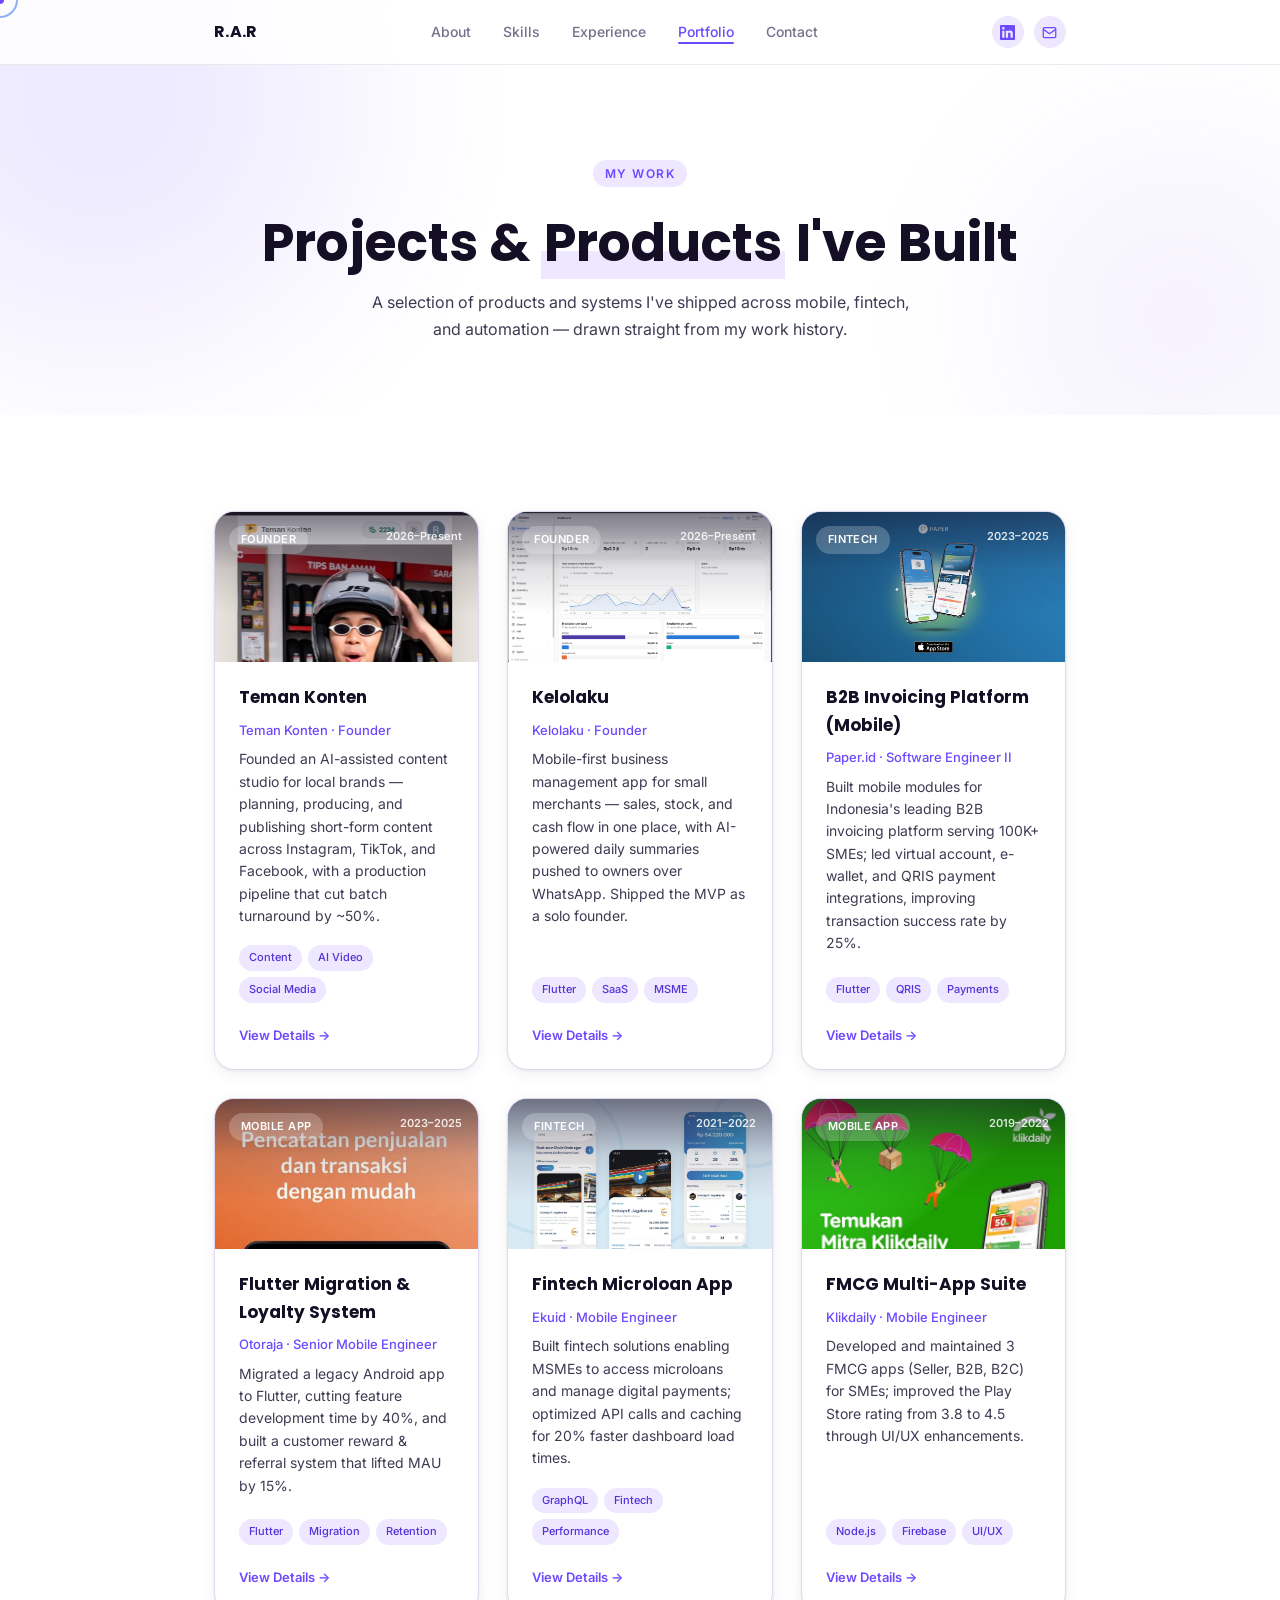
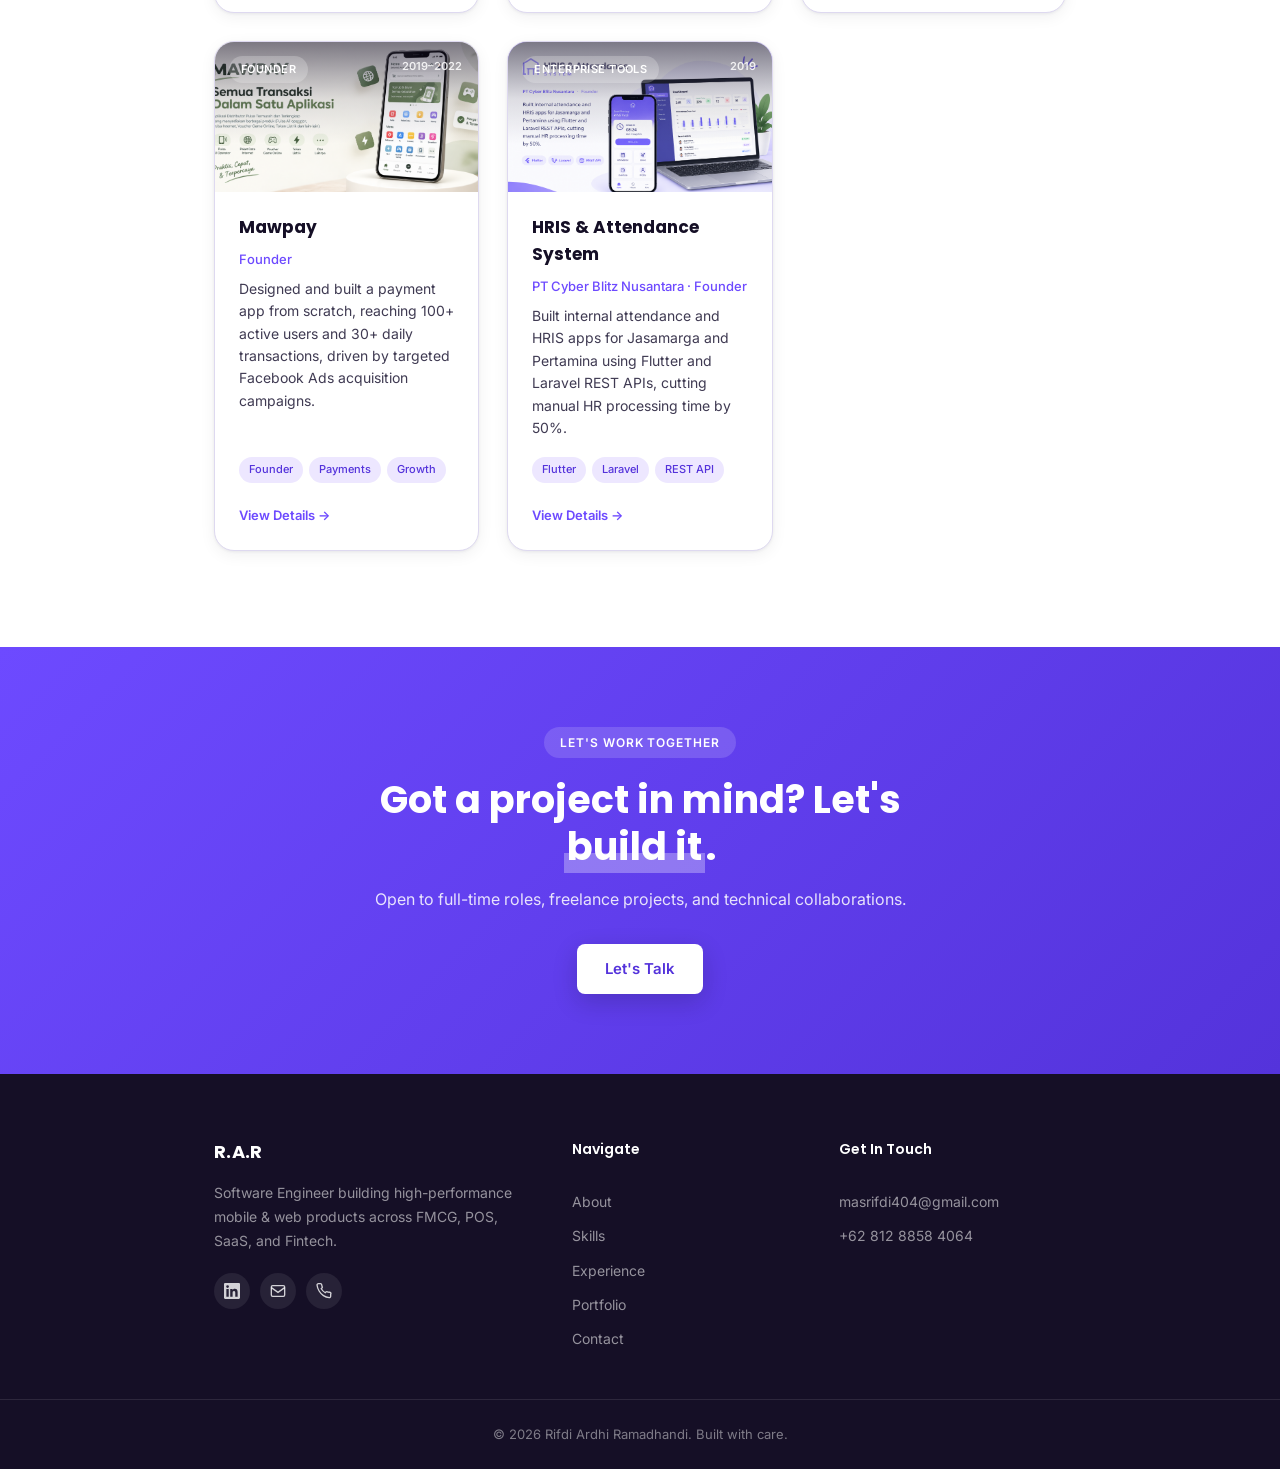
==== commit f2238408: "Add Kelolaku and Teman Konten project screenshots Co-Authored-By: Claude Sonnet 5 <noreply@anthropic" ====
--- a/portfolio.html
+++ b/portfolio.html
@@ -64,10 +64,10 @@
       <div class="portfolio-grid">
 
         <a href="project.html?id=teman-konten" class="portfolio-card reveal" style="--delay:0ms">
-          <div class="portfolio-cover">
+          <div class="portfolio-cover has-image">
             <span class="portfolio-ribbon">Founder</span>
             <span class="portfolio-period">2026–Present</span>
-            <svg class="portfolio-icon" width="48" height="48" fill="none" stroke="currentColor" stroke-width="1.6" viewBox="0 0 24 24"><rect x="2" y="4" width="20" height="16" rx="3"/><path d="M10 9l5 3-5 3z"/></svg>
+            <img class="portfolio-cover-img" src="assets/project/temankonten.png" alt="Teman Konten content studio" loading="lazy" />
           </div>
           <div class="portfolio-body">
             <h3 class="portfolio-title">Teman Konten</h3>
@@ -83,10 +83,10 @@
         </a>
 
         <a href="project.html?id=kelolaku" class="portfolio-card reveal" style="--delay:60ms">
-          <div class="portfolio-cover">
+          <div class="portfolio-cover has-image">
             <span class="portfolio-ribbon">Founder</span>
             <span class="portfolio-period">2026–Present</span>
-            <svg class="portfolio-icon" width="48" height="48" fill="none" stroke="currentColor" stroke-width="1.6" viewBox="0 0 24 24"><rect x="3" y="3" width="18" height="18" rx="2"/><path d="M8 14v3M12 10v7M16 12v5"/></svg>
+            <img class="portfolio-cover-img" src="assets/project/kelolaku.png" alt="Kelolaku business management app" loading="lazy" />
           </div>
           <div class="portfolio-body">
             <h3 class="portfolio-title">Kelolaku</h3>
